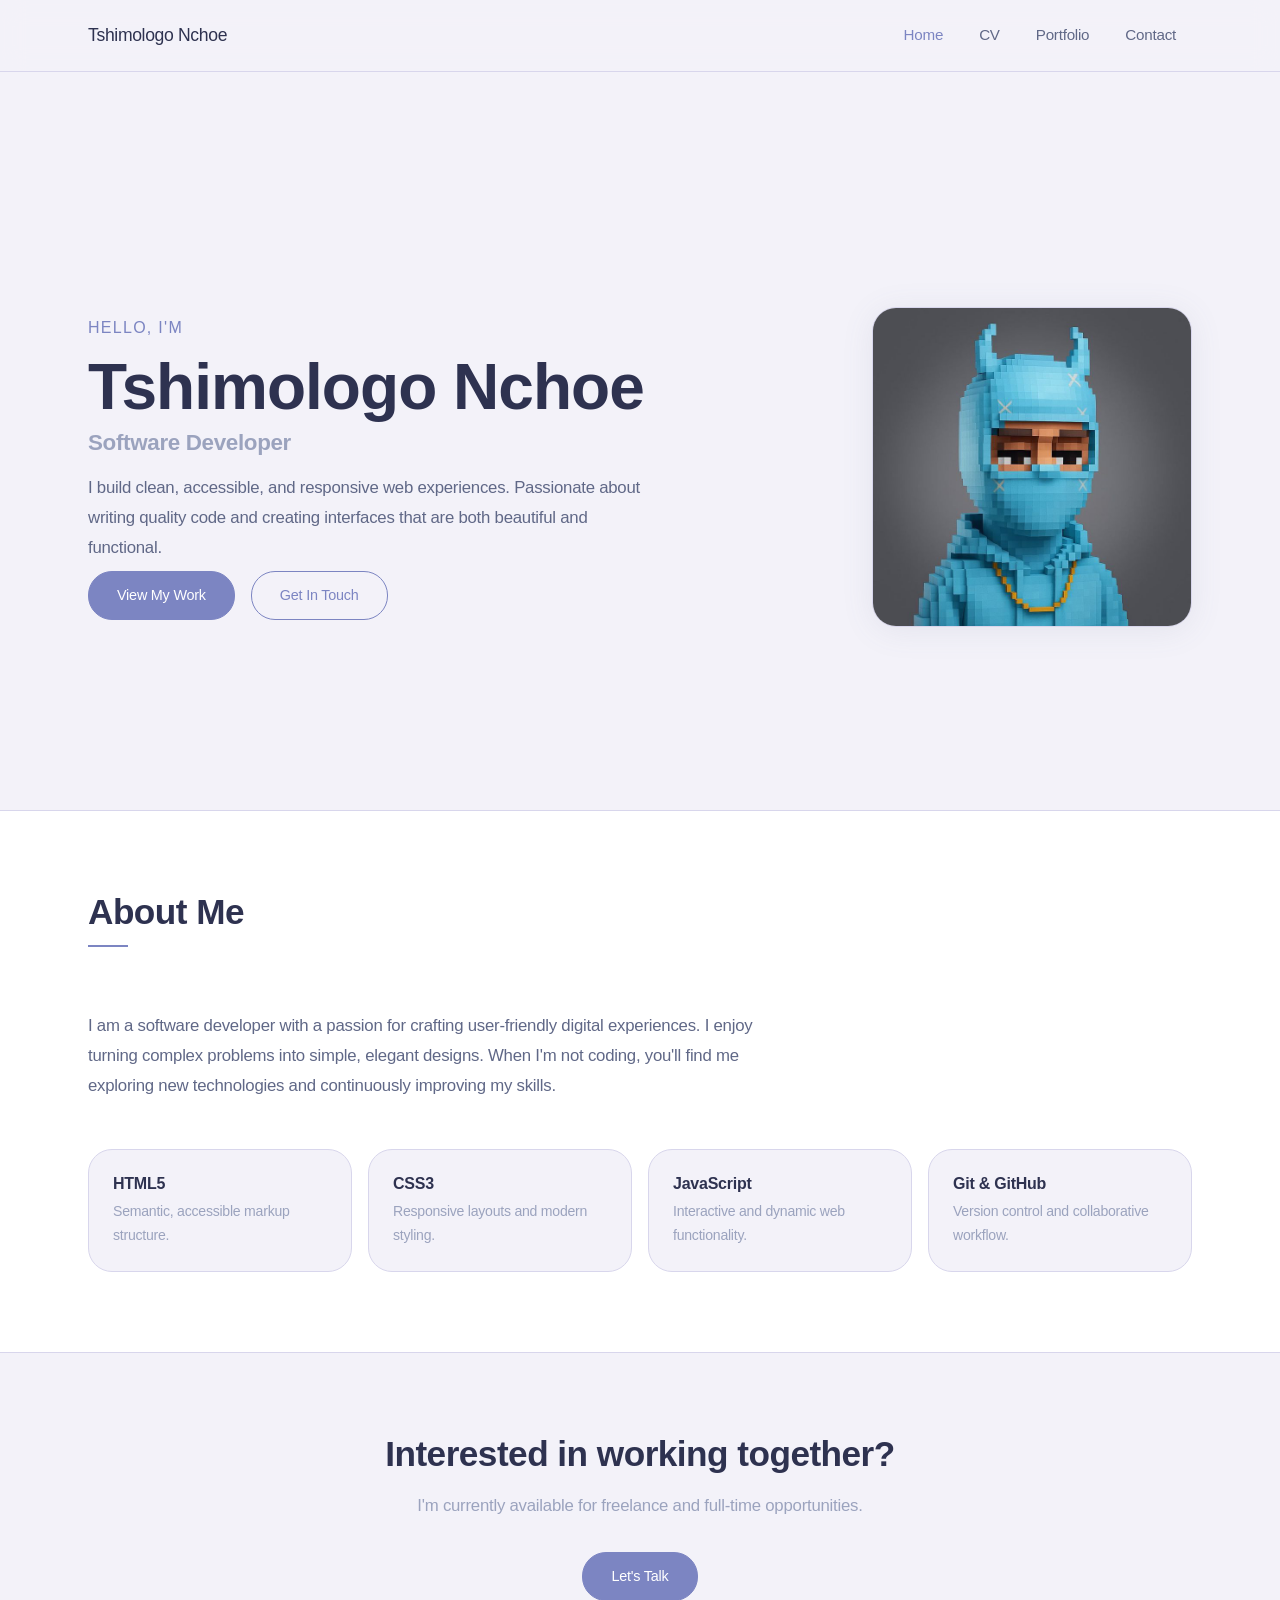
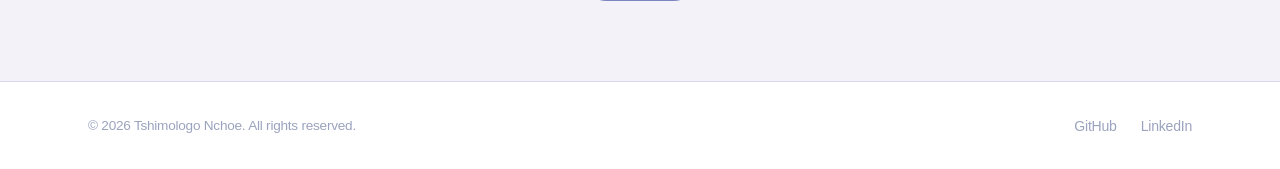
==== index.html @ 4d04583a "Initial commit: add HTML structure for all pages" ====
<html lang="en"><head>
    <meta charset="UTF-8">
    <meta name="viewport" content="width=device-width, initial-scale=1.0">
    <title>Tshimologo Nchoe | Software Developer</title>
    <link rel="stylesheet" href="css/styles.css">
  </head>
  <body>

    
    <header class="site-header">
      <nav class="navbar" aria-label="Main navigation">
        <div class="nav-logo">
          <a href="index.html">Tshimologo Nchoe</a>
        </div>

        <button class="nav-toggle" aria-controls="nav-menu" aria-expanded="false" aria-label="Toggle navigation menu">
          <span class="hamburger-bar"></span>
          <span class="hamburger-bar"></span>
          <span class="hamburger-bar"></span>
        </button>

        <ul class="nav-menu" id="nav-menu" role="list">
          <li><a href="index.html" class="nav-link active" aria-current="page">Home</a></li>
          <li><a href="cv.html" class="nav-link">CV</a></li>
          <li><a href="portfolio.html" class="nav-link">Portfolio</a></li>
          <li><a href="contact.html" class="nav-link">Contact</a></li>
        </ul>
      </nav>
    </header>

    
    <main>

      
      <section class="hero" aria-labelledby="hero-heading">
        <div class="hero-content">
          <p class="hero-greeting">Hello, I'm</p>
          <h1 id="hero-heading" class="hero-name">Tshimologo Nchoe</h1>
          <h2 class="hero-title">Software Developer</h2>
          <p class="hero-bio">
            I build clean, accessible, and responsive web experiences.
            Passionate about writing quality code and creating interfaces
            that are both beautiful and functional.
          </p>
          <div class="hero-actions">
            <a href="portfolio.html" class="btn btn-primary">View My Work</a>
            <a href="contact.html" class="btn btn-secondary">Get In Touch</a>
          </div>
        </div>

        <div class="hero-image">
          <img src="images/blue-logo.jpeg" alt="Tshimologo Nchoe logo" width="300" height="300">
        </div>
      </section>

      <!-- About / Skills Snapshot Section -->
      <section class="about-snapshot" aria-labelledby="about-heading">
        <div class="container">
          <h2 id="about-heading" class="section-title">About Me</h2>
          <p class="about-text">
            I am a software developer with a passion for crafting user-friendly
            digital experiences. I enjoy turning complex problems into simple,
            elegant designs. When I'm not coding, you'll find me exploring new
            technologies and continuously improving my skills.
          </p>

          <div class="skills-grid" aria-label="Technical skills">
            <article class="skill-card">
              <h3 class="skill-title">HTML5</h3>
              <p class="skill-description">Semantic, accessible markup structure.</p>
            </article>

            <article class="skill-card">
              <h3 class="skill-title">CSS3</h3>
              <p class="skill-description">Responsive layouts and modern styling.</p>
            </article>

            <article class="skill-card">
              <h3 class="skill-title">JavaScript</h3>
              <p class="skill-description">Interactive and dynamic web functionality.</p>
            </article>

            <article class="skill-card">
              <h3 class="skill-title">Git &amp; GitHub</h3>
              <p class="skill-description">Version control and collaborative workflow.</p>
            </article>
          </div>
        </div>
      </section>

      
      <section class="cta-section" aria-labelledby="cta-heading">
        <div class="container">
          <h2 id="cta-heading" class="cta-heading">Interested in working together?</h2>
          <p class="cta-text">I'm currently available for freelance and full-time opportunities.</p>
          <a href="contact.html" class="btn btn-primary">Let's Talk</a>
        </div>
      </section>

    </main>

    
    <footer class="site-footer">
      <div class="container">
        <p class="footer-copy">© 2026 Tshimologo Nchoe. All rights reserved.</p>
        <nav class="footer-nav" aria-label="Social links">
          <a href="https://github.com/Tshiimo55" target="_blank" rel="noopener noreferrer" aria-label="GitHub profile">GitHub</a>
          <a href="https://linkedin.com/in/tshimologo-nchoe-560973280" target="_blank" rel="noopener noreferrer" aria-label="LinkedIn profile">LinkedIn</a>
        </nav>
      </div>
    </footer>

    <script src="js/script.js"></script>
  

</body></html>
---- css/styles.css ----
/* ============================================================
   PORTFOLIO — styles.css
   Aesthetic: Refined editorial, soft lavender-grey palette
   Mobile-first, external stylesheet only, no inline styles
   ============================================================ */


/* ============================================================
   1. CSS CUSTOM PROPERTIES (Design Tokens)
   ============================================================ */

:root {
  /* Spacing */
  --left-right-internal-margin: 24px;
  --top-margin-mobile: 40vh;
  --top-internal-margin: 24px;
  --left-right-margin: 48px;
  --top-margin: 132px;

  /* Borders */
  --border: 1.5px;
  --border-radius: 24px;
  --border-radius-content: 0;

  /* Colours */
  --background-color: #f3f2f9;
  --color: #606887;
  --color-dark: #2e3250;
  --color-muted: #9ba3be;
  --accent: #7c85c2;
  --accent-hover: #5a63a8;
  --surface: #ffffff;
  --surface-alt: #eceaf5;
  --border-color: #d8d6ec;

  /* Typography */
  --font-primary: studiofeixen-variable, studiofeixen, Arial, Helvetica, sans-serif;
  --letter-spacing: -0.015em;
  --font-variation: "wght" 500, "wdth" 100;

  /* Transitions */
  --transition: 0.25s;
  --transition-slow: 0.4s;

  /* Misc */
  --innerVh: 7.32px;
  --nav-height: 72px;
  --shadow: 0 4px 32px rgba(96, 104, 135, 0.1);
  --shadow-hover: 0 8px 48px rgba(96, 104, 135, 0.18);
}


/* ============================================================
   2. RESET & BASE
   ============================================================ */

*,
*::before,
*::after {
  margin: 0;
  padding: 0;
  box-sizing: border-box;
}

html {
  scroll-behavior: smooth;
}

body {
  background-color: var(--background-color);
  color: var(--color);
  width: 100%;
  height: auto;
  font-family: var(--font-primary);
  letter-spacing: var(--letter-spacing);
  -webkit-font-smoothing: antialiased;
  font-variation-settings: var(--font-variation);
  font-weight: unset;
  font-size: 1em;
  transition: var(--transition);
  overflow-x: hidden;
  line-height: 1.6;
}

img {
  display: block;
  max-width: 100%;
  height: auto;
}

a {
  color: inherit;
  text-decoration: none;
  transition: color var(--transition);
}

ul {
  list-style: none;
}

address {
  font-style: normal;
}


/* ============================================================
   3. TYPOGRAPHY SCALE
   ============================================================ */

h1, h2, h3, h4 {
  color: var(--color-dark);
  line-height: 1.2;
  letter-spacing: var(--letter-spacing);
  font-variation-settings: "wght" 700, "wdth" 100;
}

h1 { font-size: clamp(2rem, 6vw, 4rem); }
h2 { font-size: clamp(1.4rem, 3vw, 2.2rem); }
h3 { font-size: clamp(1rem, 2vw, 1.3rem); }

p {
  line-height: 1.7;
  color: var(--color);
}


/* ============================================================
   4. UTILITY
   ============================================================ */

.container {
  width: 100%;
  max-width: 1200px;
  margin: 0 auto;
  padding: 0 var(--left-right-internal-margin);
}

.btn {
  display: inline-block;
  padding: 12px 28px;
  border-radius: var(--border-radius);
  font-family: var(--font-primary);
  font-size: 0.9rem;
  letter-spacing: var(--letter-spacing);
  font-variation-settings: "wght" 600, "wdth" 100;
  cursor: pointer;
  border: var(--border) solid transparent;
  transition: background-color var(--transition), color var(--transition), border-color var(--transition), box-shadow var(--transition);
}

.btn-primary {
  background-color: var(--accent);
  color: #ffffff;
  border-color: var(--accent);
}

.btn-primary:hover,
.btn-primary:focus {
  background-color: var(--accent-hover);
  border-color: var(--accent-hover);
  box-shadow: var(--shadow);
  outline: none;
}

.btn-secondary {
  background-color: transparent;
  color: var(--accent);
  border-color: var(--accent);
}

.btn-secondary:hover,
.btn-secondary:focus {
  background-color: var(--accent);
  color: #ffffff;
  outline: none;
}

.section-title {
  margin-bottom: 48px;
  position: relative;
  padding-bottom: 16px;
}

.section-title::after {
  content: "";
  display: block;
  width: 40px;
  height: var(--border);
  background-color: var(--accent);
  margin-top: 12px;
}


/* ============================================================
   5. HEADER & NAVIGATION
   ============================================================ */

.site-header {
  position: fixed;
  top: 0;
  left: 0;
  width: 100%;
  height: var(--nav-height);
  background-color: rgba(243, 242, 249, 0.92);
  backdrop-filter: blur(12px);
  -webkit-backdrop-filter: blur(12px);
  border-bottom: var(--border) solid var(--border-color);
  z-index: 100;
  transition: box-shadow var(--transition);
}

.navbar {
  display: flex;
  align-items: center;
  justify-content: space-between;
  height: 100%;
  padding: 0 var(--left-right-internal-margin);
  max-width: 1200px;
  margin: 0 auto;
}

.nav-logo a {
  font-size: 1.1rem;
  color: var(--color-dark);
  font-variation-settings: "wght" 700, "wdth" 100;
  letter-spacing: -0.02em;
  transition: color var(--transition);
}

.nav-logo a:hover {
  color: var(--accent);
}

.nav-menu {
  display: none;
  flex-direction: column;
  gap: 0;
  position: absolute;
  top: var(--nav-height);
  left: 0;
  width: 100%;
  background-color: var(--background-color);
  border-bottom: var(--border) solid var(--border-color);
  padding: 16px 0;
}

.nav-menu.is-open {
  display: flex;
}

.nav-link {
  display: block;
  padding: 12px var(--left-right-internal-margin);
  font-size: 0.95rem;
  color: var(--color);
  transition: color var(--transition), background-color var(--transition);
}

.nav-link:hover,
.nav-link:focus {
  color: var(--accent);
  background-color: var(--surface-alt);
  outline: none;
}

.nav-link.active {
  color: var(--accent);
  font-variation-settings: "wght" 650, "wdth" 100;
}

/* Hamburger button */
.nav-toggle {
  display: flex;
  flex-direction: column;
  justify-content: space-between;
  width: 28px;
  height: 18px;
  background: none;
  border: none;
  cursor: pointer;
  padding: 0;
}

.hamburger-bar {
  display: block;
  width: 100%;
  height: 1.5px;
  background-color: var(--color-dark);
  border-radius: 2px;
  transition: transform var(--transition), opacity var(--transition);
}


/* ============================================================
   6. HOME PAGE — HERO
   ============================================================ */

.hero {
  display: flex;
  flex-direction: column;
  align-items: flex-start;
  gap: 40px;
  padding-top: calc(var(--nav-height) + 64px);
  padding-bottom: 80px;
  padding-left: var(--left-right-internal-margin);
  padding-right: var(--left-right-internal-margin);
  max-width: 1200px;
  margin: 0 auto;
  min-height: 90vh;
  justify-content: center;
}

.hero-greeting {
  font-size: 1rem;
  color: var(--accent);
  font-variation-settings: "wght" 600, "wdth" 100;
  text-transform: uppercase;
  letter-spacing: 0.08em;
}

.hero-name {
  color: var(--color-dark);
  margin-top: 8px;
}

.hero-title {
  font-size: clamp(1rem, 2.5vw, 1.4rem);
  color: var(--color-muted);
  font-variation-settings: "wght" 400, "wdth" 100;
  margin-top: 4px;
}

.hero-bio {
  max-width: 560px;
  font-size: 1.05rem;
  color: var(--color);
  margin-top: 16px;
  line-height: 1.8;
}

.hero-actions {
  display: flex;
  flex-wrap: wrap;
  gap: 16px;
  margin-top: 8px;
}

.hero-image img {
  width: 220px;
  height: 220px;
  object-fit: cover;
  border-radius: var(--border-radius);
  border: var(--border) solid var(--border-color);
  box-shadow: var(--shadow);
}


/* ============================================================
   7. HOME PAGE — ABOUT SNAPSHOT
   ============================================================ */

.about-snapshot {
  padding: 80px 0;
  background-color: var(--surface);
  border-top: var(--border) solid var(--border-color);
  border-bottom: var(--border) solid var(--border-color);
}

.about-text {
  max-width: 680px;
  font-size: 1.05rem;
  margin-bottom: 48px;
  line-height: 1.8;
}

.skills-grid {
  display: grid;
  grid-template-columns: 1fr 1fr;
  gap: 16px;
}

.skill-card {
  background-color: var(--background-color);
  border: var(--border) solid var(--border-color);
  border-radius: var(--border-radius);
  padding: var(--top-internal-margin) var(--left-right-internal-margin);
  transition: box-shadow var(--transition), transform var(--transition);
}

.skill-card:hover {
  box-shadow: var(--shadow);
  transform: translateY(-2px);
}

.skill-title {
  color: var(--color-dark);
  font-size: 1rem;
  margin-bottom: 6px;
}

.skill-description {
  font-size: 0.88rem;
  color: var(--color-muted);
}


/* ============================================================
   8. HOME PAGE — CALL TO ACTION
   ============================================================ */

.cta-section {
  padding: 80px 0;
  text-align: center;
}

.cta-heading {
  color: var(--color-dark);
  margin-bottom: 16px;
}

.cta-text {
  font-size: 1.05rem;
  margin-bottom: 32px;
  color: var(--color-muted);
}


/* ============================================================
   9. PAGE BANNER (Portfolio & Contact pages)
   ============================================================ */

.page-banner {
  padding-top: calc(var(--nav-height) + 64px);
  padding-bottom: 48px;
  background-color: var(--surface);
  border-bottom: var(--border) solid var(--border-color);
}

.page-banner h1 {
  margin-bottom: 12px;
}

.page-banner-subtitle {
  font-size: 1.05rem;
  color: var(--color-muted);
}


/* ============================================================
   10. CV PAGE
   ============================================================ */

.cv-page {
  padding-top: calc(var(--nav-height) + 64px);
  padding-bottom: 80px;
}

.cv-header {
  padding-bottom: 40px;
  margin-bottom: 40px;
  border-bottom: var(--border) solid var(--border-color);
}

.cv-header h1 {
  margin-bottom: 8px;
}

.cv-job-title {
  font-size: 1.1rem;
  color: var(--accent);
  margin-bottom: 12px;
  font-variation-settings: "wght" 600, "wdth" 100;
}

.cv-contact-info {
  color: var(--color-muted);
  font-size: 0.9rem;
  margin-bottom: 24px;
}

.cv-contact-info a {
  color: var(--accent);
  transition: color var(--transition);
}

.cv-contact-info a:hover {
  color: var(--accent-hover);
}

.cv-download-btn {
  margin-top: 8px;
}

.cv-section {
  margin-bottom: 48px;
  padding-bottom: 48px;
  border-bottom: var(--border) solid var(--border-color);
}

.cv-section:last-child {
  border-bottom: none;
}

.cv-section-title {
  margin-bottom: 28px;
  padding-bottom: 12px;
  position: relative;
}

.cv-section-title::after {
  content: "";
  display: block;
  width: 32px;
  height: var(--border);
  background-color: var(--accent);
  margin-top: 10px;
}

.cv-entry {
  margin-bottom: 32px;
}

.cv-entry:last-child {
  margin-bottom: 0;
}

.cv-entry-header {
  margin-bottom: 12px;
}

.cv-entry-title {
  color: var(--color-dark);
  margin-bottom: 4px;
}

.cv-entry-meta {
  display: flex;
  flex-wrap: wrap;
  gap: 12px;
  font-size: 0.88rem;
  color: var(--color-muted);
}

.cv-company {
  font-variation-settings: "wght" 600, "wdth" 100;
  color: var(--accent);
}

.cv-entry-list {
  list-style: disc;
  padding-left: 20px;
  display: flex;
  flex-direction: column;
  gap: 6px;
}

.cv-entry-list li {
  font-size: 0.95rem;
  line-height: 1.6;
}

.cv-skills-list {
  display: flex;
  flex-wrap: wrap;
  gap: 10px;
}

.cv-skills-list li {
  background-color: var(--surface-alt);
  border: var(--border) solid var(--border-color);
  border-radius: var(--border-radius);
  padding: 6px 16px;
  font-size: 0.88rem;
  color: var(--color-dark);
}


/* ============================================================
   11. PORTFOLIO PAGE
   ============================================================ */

.portfolio-section {
  padding: 80px 0;
}

.projects-grid {
  display: flex;
  flex-direction: column;
  gap: 48px;
}

.project-card {
  background-color: var(--surface);
  border: var(--border) solid var(--border-color);
  border-radius: var(--border-radius);
  overflow: hidden;
  transition: box-shadow var(--transition-slow), transform var(--transition-slow);
}

.project-card:hover {
  box-shadow: var(--shadow-hover);
  transform: translateY(-4px);
}

.project-image-wrapper {
  margin: 0;
  overflow: hidden;
  aspect-ratio: 16 / 9;
  background-color: var(--surface-alt);
}

.project-image-wrapper img {
  width: 100%;
  height: 100%;
  object-fit: cover;
  transition: transform var(--transition-slow);
}

.project-card:hover .project-image-wrapper img {
  transform: scale(1.03);
}

.project-info {
  padding: var(--top-internal-margin) var(--left-right-internal-margin);
}

.project-title {
  color: var(--color-dark);
  margin-bottom: 12px;
}

.project-description {
  font-size: 0.95rem;
  margin-bottom: 20px;
  line-height: 1.75;
}

.project-tech-list {
  display: flex;
  flex-wrap: wrap;
  gap: 8px;
  margin-bottom: 24px;
}

.project-tech-list li {
  background-color: var(--surface-alt);
  border: var(--border) solid var(--border-color);
  border-radius: var(--border-radius);
  padding: 4px 14px;
  font-size: 0.82rem;
  color: var(--accent);
  font-variation-settings: "wght" 600, "wdth" 100;
}

.project-links {
  display: flex;
  flex-wrap: wrap;
  gap: 12px;
}


/* ============================================================
   12. CONTACT PAGE
   ============================================================ */

.contact-section {
  padding: 80px 0;
}

.contact-layout {
  display: flex;
  flex-direction: column;
  gap: 64px;
}

.contact-info-panel {
  max-width: 480px;
}

.contact-info-panel p {
  margin-bottom: 32px;
  line-height: 1.75;
}

.contact-details-list {
  display: flex;
  flex-direction: column;
  gap: 24px;
}

.contact-detail-item {
  border-left: var(--border) solid var(--accent);
  padding-left: 16px;
}

.contact-detail-label {
  font-size: 0.8rem;
  text-transform: uppercase;
  letter-spacing: 0.08em;
  color: var(--color-muted);
  margin-bottom: 4px;
  font-variation-settings: "wght" 600, "wdth" 100;
}

.contact-link {
  color: var(--color-dark);
  font-size: 0.95rem;
  transition: color var(--transition);
}

.contact-link:hover {
  color: var(--accent);
}

/* Contact Form */
.contact-form-wrapper {
  flex: 1;
}

.contact-form {
  display: flex;
  flex-direction: column;
  gap: 24px;
}

.form-group {
  display: flex;
  flex-direction: column;
  gap: 8px;
}

.form-label {
  font-size: 0.88rem;
  color: var(--color-dark);
  font-variation-settings: "wght" 600, "wdth" 100;
  letter-spacing: 0.02em;
}

.form-input,
.form-textarea {
  width: 100%;
  padding: 14px var(--left-right-internal-margin);
  background-color: var(--surface);
  border: var(--border) solid var(--border-color);
  border-radius: var(--border-radius);
  color: var(--color-dark);
  font-family: var(--font-primary);
  font-size: 0.95rem;
  letter-spacing: var(--letter-spacing);
  font-variation-settings: var(--font-variation);
  transition: border-color var(--transition), box-shadow var(--transition);
  outline: none;
  -webkit-appearance: none;
}

.form-input::placeholder,
.form-textarea::placeholder {
  color: var(--color-muted);
}

.form-input:focus,
.form-textarea:focus {
  border-color: var(--accent);
  box-shadow: 0 0 0 3px rgba(124, 133, 194, 0.15);
}

.form-textarea {
  resize: vertical;
  min-height: 140px;
}

.form-error {
  font-size: 0.82rem;
  color: #d9534f;
  min-height: 1em;
}

.form-input.input-error,
.form-textarea.input-error {
  border-color: #d9534f;
}

.form-status {
  font-size: 0.9rem;
  color: var(--accent);
  min-height: 1.2em;
}

.form-submit-btn {
  align-self: flex-start;
}


/* ============================================================
   13. FOOTER
   ============================================================ */

.site-footer {
  background-color: var(--surface);
  border-top: var(--border) solid var(--border-color);
  padding: 32px 0;
}

.site-footer .container {
  display: flex;
  flex-direction: column;
  align-items: center;
  gap: 16px;
  text-align: center;
}

.footer-copy {
  font-size: 0.85rem;
  color: var(--color-muted);
}

.footer-nav {
  display: flex;
  gap: 24px;
}

.footer-nav a {
  font-size: 0.88rem;
  color: var(--color-muted);
  transition: color var(--transition);
}

.footer-nav a:hover {
  color: var(--accent);
}


/* ============================================================
   14. RESPONSIVE — TABLET (600px+)
   ============================================================ */

@media (min-width: 600px) {

  .container {
    padding: 0 var(--left-right-margin);
  }

  .navbar {
    padding: 0 var(--left-right-margin);
  }

  .hero {
    padding-left: var(--left-right-margin);
    padding-right: var(--left-right-margin);
    flex-direction: row;
    align-items: center;
    justify-content: space-between;
  }

  .hero-content {
    max-width: 560px;
  }

  .hero-image img {
    width: 260px;
    height: 260px;
  }

  .skills-grid {
    grid-template-columns: repeat(4, 1fr);
  }

  .project-info {
    padding: 32px 40px;
  }

  .contact-layout {
    flex-direction: row;
    align-items: flex-start;
  }

  .contact-info-panel {
    width: 320px;
    flex-shrink: 0;
  }

  .site-footer .container {
    flex-direction: row;
    justify-content: space-between;
    text-align: left;
  }
}


/* ============================================================
   15. RESPONSIVE — DESKTOP (900px+)
   ============================================================ */

@media (min-width: 900px) {

  .nav-toggle {
    display: none;
  }

  .nav-menu {
    display: flex;
    flex-direction: row;
    position: static;
    width: auto;
    background: none;
    border: none;
    padding: 0;
    gap: 4px;
  }

  .nav-link {
    padding: 8px 16px;
    border-radius: var(--border-radius);
  }

  .nav-link:hover {
    background-color: var(--surface-alt);
  }

  .hero {
    padding-top: calc(var(--nav-height) + var(--top-margin));
    gap: 80px;
  }

  .hero-image img {
    width: 320px;
    height: 320px;
  }

  .projects-grid {
    gap: 64px;
  }

  .project-card {
    display: grid;
    grid-template-columns: 1fr 1fr;
  }

  .project-image-wrapper {
    aspect-ratio: auto;
    height: 100%;
  }
}


/* ============================================================
   16. FOCUS STYLES (Accessibility)
   ============================================================ */

a:focus-visible,
button:focus-visible,
input:focus-visible,
textarea:focus-visible {
  outline: 2px solid var(--accent);
  outline-offset: 3px;
  border-radius: 4px;
}
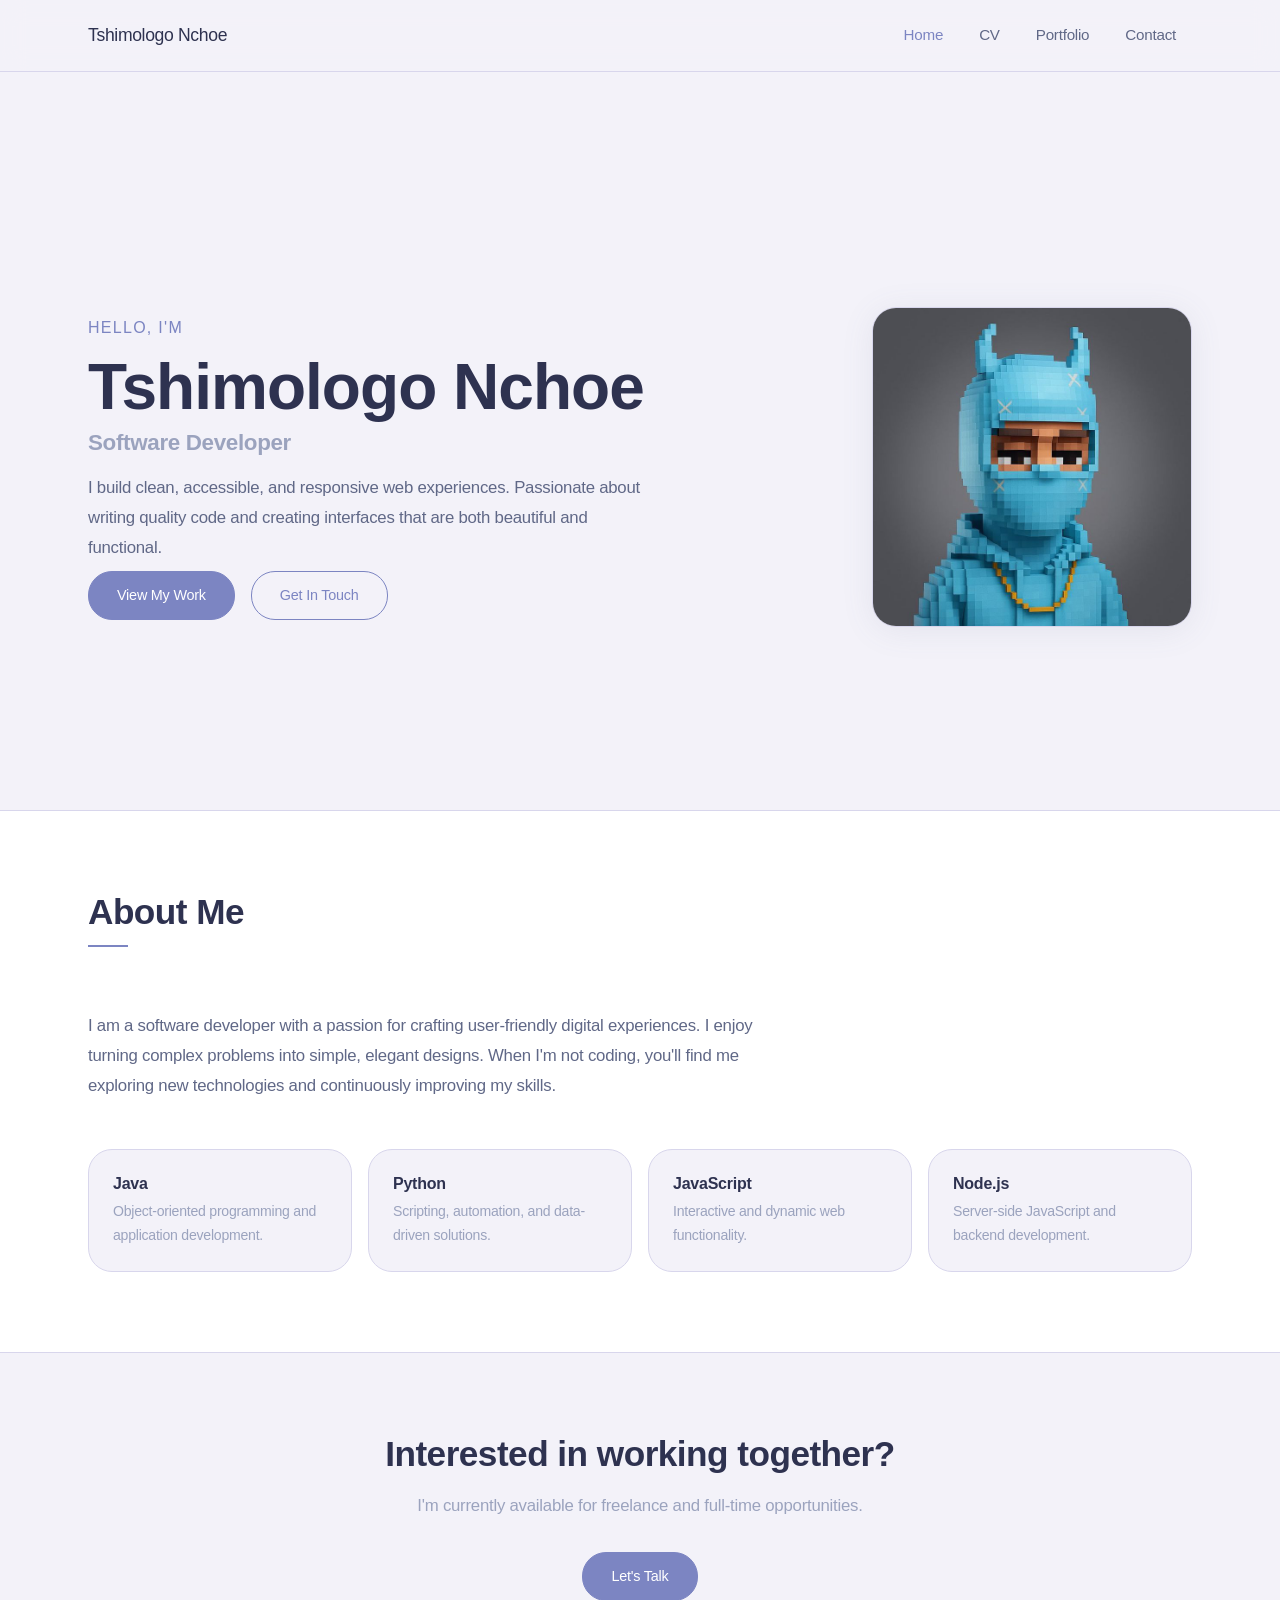
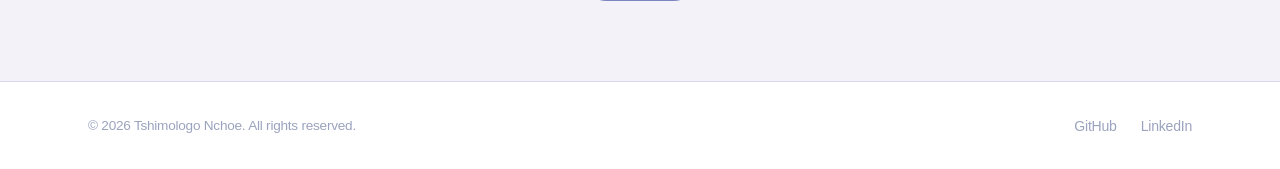
==== commit f23f7a1f: "Update skill cards to Java, Python, JavaScript and Node.js" ====
--- a/index.html
+++ b/index.html
@@ -66,13 +66,13 @@
 
           <div class="skills-grid" aria-label="Technical skills">
             <article class="skill-card">
-              <h3 class="skill-title">HTML5</h3>
-              <p class="skill-description">Semantic, accessible markup structure.</p>
+              <h3 class="skill-title">Java</h3>
+              <p class="skill-description">Object-oriented programming and application development.</p>
             </article>
 
             <article class="skill-card">
-              <h3 class="skill-title">CSS3</h3>
-              <p class="skill-description">Responsive layouts and modern styling.</p>
+              <h3 class="skill-title">Python</h3>
+              <p class="skill-description">Scripting, automation, and data-driven solutions.</p>
             </article>
 
             <article class="skill-card">
@@ -81,8 +81,8 @@
             </article>
 
             <article class="skill-card">
-              <h3 class="skill-title">Git &amp; GitHub</h3>
-              <p class="skill-description">Version control and collaborative workflow.</p>
+              <h3 class="skill-title">Node.js</h3>
+              <p class="skill-description">Server-side JavaScript and backend development.</p>
             </article>
           </div>
         </div>
